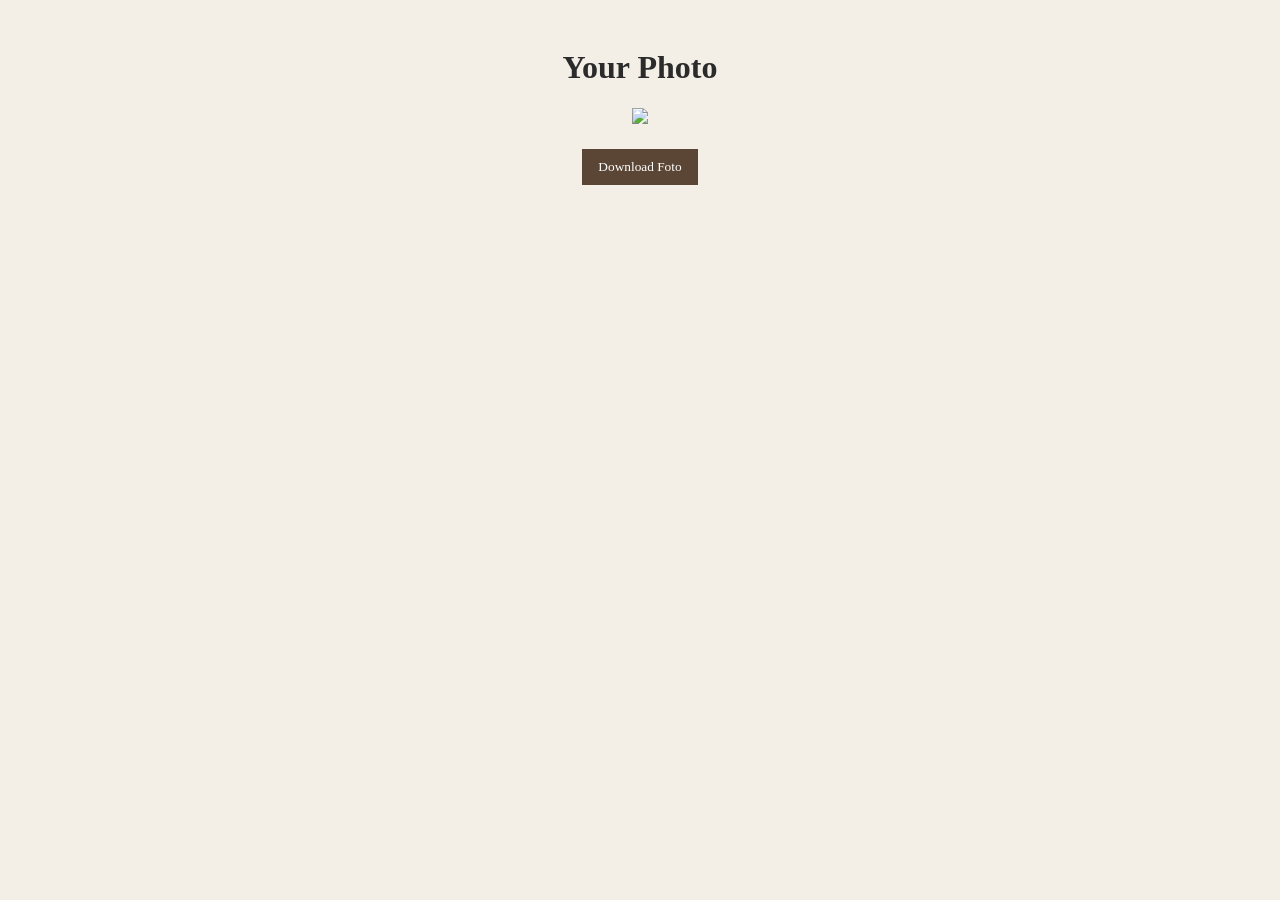
==== result.html @ 93e7ede0 "update ui" ====
<!DOCTYPE html>
<html lang="id">
<head>
  <meta charset="UTF-8">
  <title>Result</title>
  <meta name="viewport" content="width=device-width, initial-scale=1.0">
  <link rel="stylesheet" href="style.css">
</head>
<body class="vintage">

<h1>Your Photo</h1>

<div class="frame-container">
  <div class="photo-window">
    <img id="resultPhoto">
  </div>
  <img src="frame/frame.png" class="frame-layer">
</div>

<div class="controls">
  <button id="downloadBtn">Download Foto</button>
</div>

<canvas id="finalCanvas" hidden></canvas>

<script src="script.js"></script>
</body>
</html>
---- style.css ----
body.vintage {
  background: #f4efe6;
  font-family: Georgia, "Times New Roman", serif;
  text-align: center;
  color: #2b2b2b;
  padding: 20px;
}

/* ================= CAMERA ================= */
.camera-wrapper {
  width: min(90vw, 420px);
  aspect-ratio: 3 / 4;
  margin: 0 auto;
  position: relative;
  background: #000;
  overflow: hidden;
}

.camera-wrapper video {
  width: 100%;
  height: 100%;
  object-fit: cover;
}

.countdown {
  position: absolute;
  inset: 0;
  display: flex;
  align-items: center;
  justify-content: center;
  font-size: 72px;
  background: rgba(0,0,0,.4);
  color: white;
  z-index: 5;
}

.hidden { display: none; }

/* ================= CONTROLS ================= */
.controls {
  margin-top: 15px;
}

button, .upload-btn {
  background: #5b4636;
  color: white;
  border: none;
  padding: 10px 16px;
  margin: 6px;
  cursor: pointer;
  font-family: inherit;
}

button:hover, .upload-btn:hover {
  background: #443226;
}

/* ================= RESULT ================= */
.frame-container {
  position: relative;
  width: min(95vw, 900px);
  margin: 0 auto;
}

/* LUBANG FOTO (DISESUAIKAN DENGAN FRAME) */
.photo-window {
  position: absolute;
  top: 26.6%;
  left: 10%;
  width: 57.7%;
  height: 35%;
  overflow: hidden;
  z-index: 1;
}

.photo-window img {
  width: 100%;
  height: 100%;
  object-fit: cover;
}

.frame-layer {
  width: 100%;
  position: relative;
  z-index: 2;
  pointer-events: none;
}
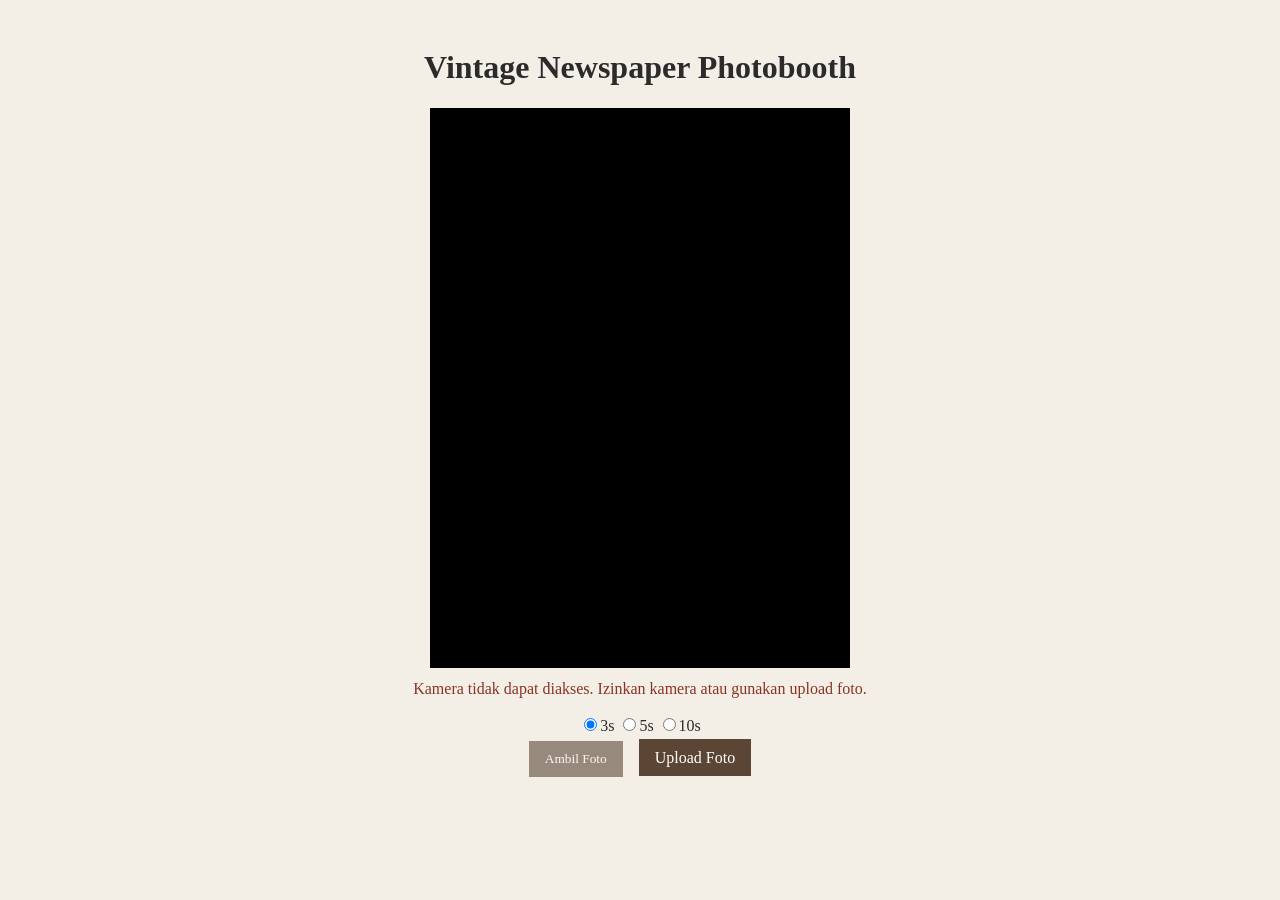
==== commit 8b7b5484: "update ui" ====
--- a/result.html
+++ b/result.html
@@ -4,24 +4,22 @@
   <meta charset="UTF-8">
   <title>Result</title>
   <meta name="viewport" content="width=device-width, initial-scale=1.0">
+  <link rel="icon" href="data:,">
   <link rel="stylesheet" href="style.css">
 </head>
 <body class="vintage">
 
-<h1>Your Photo</h1>
+<h1>Hasil Foto</h1>
 
 <div class="frame-container">
-  <div class="photo-window">
-    <img id="resultPhoto">
-  </div>
-  <img src="frame/frame.png" class="frame-layer">
+  <canvas id="resultCanvas" aria-label="Hasil foto dengan frame vintage"></canvas>
 </div>
+<p id="resultStatus" class="status" role="status">Menyiapkan hasil foto...</p>
 
 <div class="controls">
+  <button id="retakeBtn">Foto Ulang</button>
   <button id="downloadBtn">Download Foto</button>
 </div>
-
-<canvas id="finalCanvas" hidden></canvas>
 
 <script src="script.js"></script>
 </body>
--- a/style.css
+++ b/style.css
@@ -4,6 +4,17 @@
   text-align: center;
   color: #2b2b2b;
   padding: 20px;
+}
+
+.status {
+  min-height: 1.25em;
+  color: #5b4636;
+  margin: 12px auto;
+  max-width: 520px;
+}
+
+.status.error {
+  color: #8a3324;
 }
 
 /* ================= CAMERA ================= */
@@ -57,31 +68,17 @@
 
 /* ================= RESULT ================= */
 .frame-container {
-  position: relative;
-  width: min(95vw, 900px);
+  width: min(95vw, 520px);
   margin: 0 auto;
 }
 
-/* LUBANG FOTO (DISESUAIKAN DENGAN FRAME) */
-.photo-window {
-  position: absolute;
-  top: 26.6%;
-  left: 10%;
-  width: 57.7%;
-  height: 35%;
-  overflow: hidden;
-  z-index: 1;
+.frame-container canvas {
+  display: block;
+  width: 100%;
+  height: auto;
 }
 
-.photo-window img {
-  width: 100%;
-  height: 100%;
-  object-fit: cover;
+button:disabled {
+  cursor: not-allowed;
+  opacity: .6;
 }
-
-.frame-layer {
-  width: 100%;
-  position: relative;
-  z-index: 2;
-  pointer-events: none;
-}
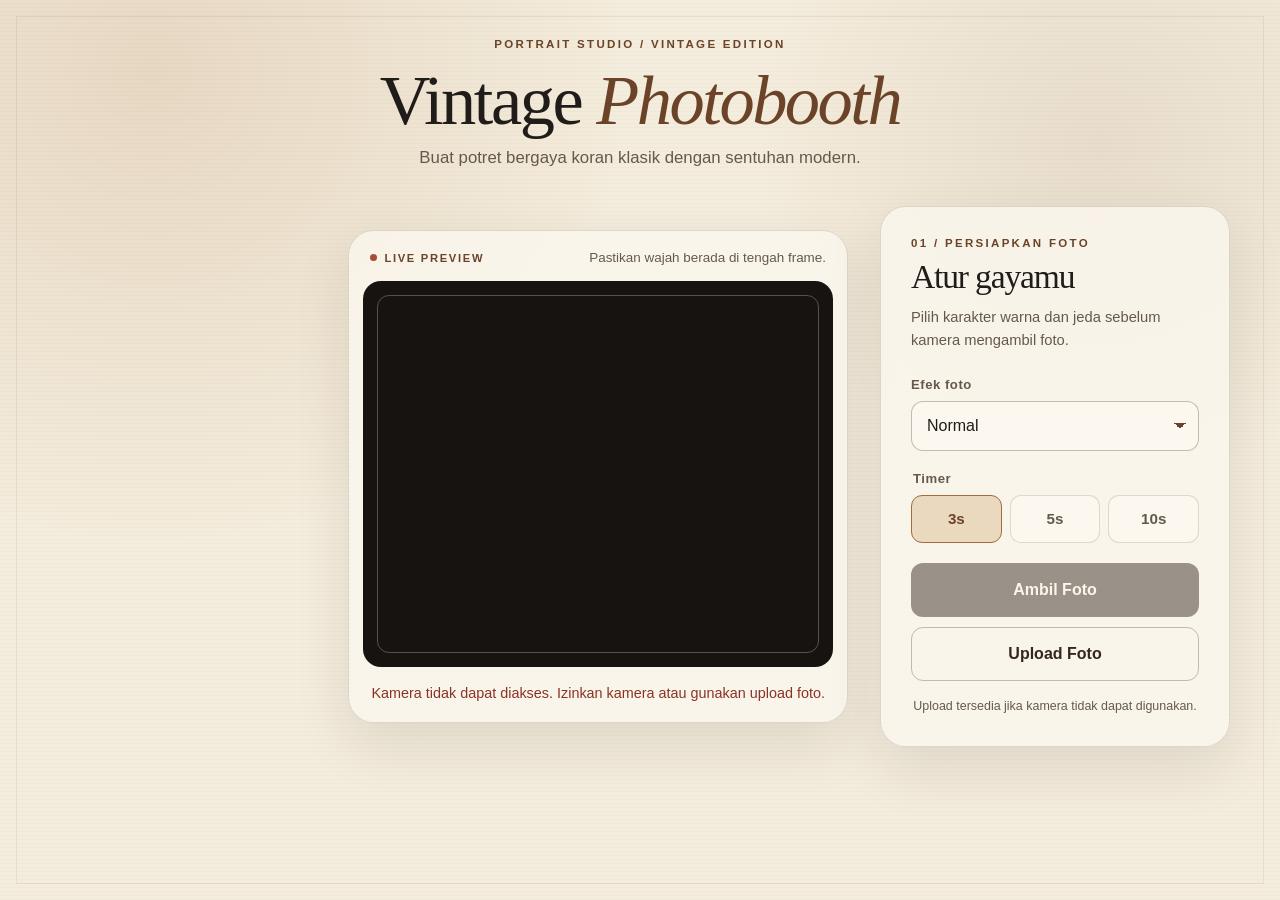
==== commit e84ee65d: "update ui" ====
--- a/result.html
+++ b/result.html
@@ -2,24 +2,37 @@
 <html lang="id">
 <head>
   <meta charset="UTF-8">
-  <title>Result</title>
-  <meta name="viewport" content="width=device-width, initial-scale=1.0">
+  <title>Hasil Foto - Vintage Photobooth</title>
+  <meta name="viewport" content="width=device-width, initial-scale=1.0, viewport-fit=cover">
+  <meta name="theme-color" content="#efe5d2">
   <link rel="icon" href="data:,">
   <link rel="stylesheet" href="style.css">
 </head>
-<body class="vintage">
+<body class="vintage result-page">
 
-<h1>Hasil Foto</h1>
+<header class="site-header compact-header">
+  <p class="eyebrow">Portrait Studio / Vintage Edition</p>
+  <h1>Hasil <span>Fotomu</span></h1>
+</header>
 
-<div class="frame-container">
-  <canvas id="resultCanvas" aria-label="Hasil foto dengan frame vintage"></canvas>
-</div>
-<p id="resultStatus" class="status" role="status">Menyiapkan hasil foto...</p>
+<main class="result-layout">
+  <section class="result-preview panel" aria-label="Pratinjau hasil foto">
+    <div class="frame-container">
+      <canvas id="resultCanvas" aria-label="Hasil foto dengan frame vintage"></canvas>
+    </div>
+  </section>
 
-<div class="controls">
-  <button id="retakeBtn">Foto Ulang</button>
-  <button id="downloadBtn">Download Foto</button>
-</div>
+  <aside class="result-actions panel">
+    <p class="step-label">02 / Selesai</p>
+    <h2>Simpan momenmu</h2>
+    <p id="resultStatus" class="status" role="status">Menyiapkan hasil foto...</p>
+    <div class="actions">
+      <button id="downloadBtn" class="primary-action">Download Foto</button>
+      <button id="retakeBtn" class="secondary-action">Foto Ulang</button>
+    </div>
+    <p class="helper-text">File akan disimpan dalam format PNG berkualitas tinggi.</p>
+  </aside>
+</main>
 
 <script src="script.js"></script>
 </body>
--- a/style.css
+++ b/style.css
@@ -1,84 +1,627 @@
+:root {
+  --photo-ratio: 1029 / 845;
+  --frame-ratio: 1587 / 2245;
+  --paper: #f4ecdc;
+  --paper-light: #fcf8ef;
+  --ink: #201c19;
+  --muted: #65594d;
+  --line: rgba(68, 50, 37, .16);
+  --line-strong: rgba(68, 50, 37, .3);
+  --accent: #a16d3f;
+  --accent-dark: #6b4328;
+  --button: #33271f;
+  --button-hover: #201914;
+  --danger: #8a3324;
+  --shadow: 0 22px 55px rgba(39, 27, 19, .1);
+  --radius: clamp(18px, 2vw, 26px);
+  --page-padding: clamp(16px, 3vw, 40px);
+  --content-width: 1180px;
+}
+
+* {
+  box-sizing: border-box;
+}
+
+html,
+body {
+  min-height: 100%;
+}
+
 body.vintage {
-  background: #f4efe6;
+  background:
+    radial-gradient(circle at 12% 8%, rgba(161, 109, 63, .16), transparent 34%),
+    radial-gradient(circle at 86% 16%, rgba(107, 67, 40, .09), transparent 26%),
+    repeating-linear-gradient(0deg, rgba(53, 40, 31, .018) 0 1px, transparent 1px 4px),
+    var(--paper);
+  color: var(--ink);
+  font-family: Arial, "Helvetica Neue", sans-serif;
+  margin: 0;
+  min-height: 100dvh;
+  padding: max(var(--page-padding), env(safe-area-inset-top))
+    max(var(--page-padding), env(safe-area-inset-right))
+    max(var(--page-padding), env(safe-area-inset-bottom))
+    max(var(--page-padding), env(safe-area-inset-left));
+}
+
+body.vintage::before {
+  border: 1px solid rgba(68, 50, 37, .08);
+  content: "";
+  inset: clamp(8px, 1.25vw, 16px);
+  pointer-events: none;
+  position: fixed;
+  z-index: 10;
+}
+
+h1,
+h2,
+p {
+  margin: 0;
+}
+
+h1,
+h2 {
   font-family: Georgia, "Times New Roman", serif;
+  letter-spacing: -.035em;
+}
+
+.site-header {
+  margin: 0 auto clamp(20px, 3vw, 34px);
+  max-width: var(--content-width);
   text-align: center;
-  color: #2b2b2b;
-  padding: 20px;
-}
-
-.status {
-  min-height: 1.25em;
-  color: #5b4636;
-  margin: 12px auto;
-  max-width: 520px;
-}
-
-.status.error {
-  color: #8a3324;
-}
-
-/* ================= CAMERA ================= */
+}
+
+.eyebrow,
+.step-label {
+  color: var(--accent-dark);
+  font-size: .72rem;
+  font-weight: 700;
+  letter-spacing: .2em;
+  text-transform: uppercase;
+}
+
+.site-header h1 {
+  font-size: clamp(2.45rem, 5.5vw, 4.5rem);
+  font-weight: 500;
+  line-height: .98;
+  margin: clamp(10px, 1.5vw, 16px) 0 10px;
+}
+
+.site-header h1 span {
+  color: var(--accent-dark);
+  font-style: italic;
+}
+
+.subtitle {
+  color: var(--muted);
+  font-size: clamp(.95rem, 1.6vw, 1.05rem);
+  line-height: 1.6;
+}
+
+.panel {
+  background: rgba(252, 248, 239, .78);
+  border: 1px solid var(--line);
+  border-radius: var(--radius);
+  box-shadow: var(--shadow);
+}
+
+.studio-layout {
+  align-items: center;
+  display: grid;
+  gap: clamp(18px, 3vw, 32px);
+  grid-template-columns: minmax(0, 1fr) minmax(300px, 350px);
+  margin: 0 auto;
+  max-width: var(--content-width);
+}
+
+.camera-panel {
+  padding: clamp(10px, 1.4vw, 14px);
+}
+
+.panel-heading {
+  align-items: center;
+  display: flex;
+  gap: 12px;
+  justify-content: space-between;
+  padding: 5px 7px clamp(12px, 1.4vw, 16px);
+}
+
+.panel-heading p {
+  color: var(--muted);
+  font-size: .84rem;
+}
+
+.badge {
+  align-items: center;
+  color: var(--accent-dark);
+  display: inline-flex;
+  font-size: .7rem;
+  font-weight: 700;
+  gap: 7px;
+  letter-spacing: .15em;
+  text-transform: uppercase;
+}
+
+.badge::before {
+  background: #a84c36;
+  border-radius: 50%;
+  content: "";
+  height: 7px;
+  width: 7px;
+}
+
+/* Match the photo opening in frame/frame.png so the captured crop is predictable. */
 .camera-wrapper {
-  width: min(90vw, 420px);
-  aspect-ratio: 3 / 4;
-  margin: 0 auto;
+  aspect-ratio: var(--photo-ratio);
+  background: #161311;
+  border-radius: clamp(12px, 1.5vw, 18px);
+  overflow: hidden;
   position: relative;
-  background: #000;
-  overflow: hidden;
+  width: 100%;
+}
+
+.camera-wrapper::after {
+  border: 1px solid rgba(255, 244, 220, .28);
+  border-radius: clamp(8px, 1vw, 12px);
+  content: "";
+  inset: 14px;
+  pointer-events: none;
+  position: absolute;
+  z-index: 2;
 }
 
 .camera-wrapper video {
-  width: 100%;
+  display: block;
   height: 100%;
   object-fit: cover;
+  transition: filter .2s ease;
+  width: 100%;
 }
 
 .countdown {
+  align-items: center;
+  background: rgba(19, 15, 12, .52);
+  color: #fff7e8;
+  display: flex;
+  font-family: Georgia, "Times New Roman", serif;
+  font-size: clamp(5rem, 14vw, 8rem);
+  inset: 0;
+  justify-content: center;
   position: absolute;
-  inset: 0;
+  z-index: 5;
+}
+
+.hidden {
+  display: none;
+}
+
+.status {
+  color: var(--muted);
+  font-size: .9rem;
+  line-height: 1.5;
+  min-height: 1.5em;
+}
+
+.camera-panel .status {
+  margin: clamp(12px, 1.5vw, 16px) 8px 4px;
+}
+
+.status.error {
+  color: var(--danger);
+}
+
+.control-panel {
+  padding: clamp(22px, 3vw, 30px);
+}
+
+.control-panel h2,
+.result-actions h2 {
+  font-size: clamp(1.7rem, 3vw, 2.1rem);
+  font-weight: 500;
+  line-height: 1.1;
+  margin: 10px 0;
+}
+
+.control-copy {
+  color: var(--muted);
+  font-size: .92rem;
+  line-height: 1.55;
+  margin-bottom: 25px;
+}
+
+.field {
+  border: 0;
+  margin: 0 0 20px;
+  padding: 0;
+  text-align: left;
+}
+
+.field > label,
+.field legend {
+  color: var(--muted);
+  display: block;
+  font-size: .82rem;
+  font-weight: 700;
+  letter-spacing: .04em;
+  margin-bottom: 9px;
+}
+
+.effect-picker select {
+  appearance: none;
+  background:
+    linear-gradient(45deg, transparent 50%, var(--accent-dark) 50%) calc(100% - 18px) 50% / 6px 6px no-repeat,
+    linear-gradient(135deg, var(--accent-dark) 50%, transparent 50%) calc(100% - 12px) 50% / 6px 6px no-repeat,
+    var(--paper-light);
+  border: 1px solid var(--line-strong);
+  border-radius: 12px;
+  color: var(--ink);
+  font: inherit;
+  height: 50px;
+  padding: 0 40px 0 15px;
+  width: 100%;
+}
+
+.effect-picker select:focus-visible {
+  outline: 2px solid var(--accent);
+  outline-offset: 2px;
+}
+
+.timer-options {
+  display: grid;
+  gap: 8px;
+  grid-template-columns: repeat(3, 1fr);
+}
+
+.timer-options input {
+  opacity: 0;
+  position: absolute;
+}
+
+.timer-options span {
+  align-items: center;
+  background: var(--paper-light);
+  border: 1px solid var(--line);
+  border-radius: 11px;
+  color: var(--muted);
+  cursor: pointer;
   display: flex;
+  font-size: .95rem;
+  font-weight: 700;
+  height: 48px;
+  justify-content: center;
+  transition: background .18s ease, border-color .18s ease, color .18s ease;
+}
+
+.timer-options input:checked + span {
+  background: #ead9be;
+  border-color: var(--accent);
+  color: var(--accent-dark);
+}
+
+.timer-options input:focus-visible + span {
+  outline: 2px solid var(--accent);
+  outline-offset: 2px;
+}
+
+.actions {
+  display: flex;
+  flex-direction: column;
+  gap: 10px;
+}
+
+button,
+.upload-btn {
   align-items: center;
+  border: 1px solid transparent;
+  border-radius: 12px;
+  cursor: pointer;
+  display: flex;
+  font: 600 1rem Arial, "Helvetica Neue", sans-serif;
+  height: 54px;
   justify-content: center;
-  font-size: 72px;
-  background: rgba(0,0,0,.4);
-  color: white;
-  z-index: 5;
-}
-
-.hidden { display: none; }
-
-/* ================= CONTROLS ================= */
-.controls {
-  margin-top: 15px;
-}
-
-button, .upload-btn {
-  background: #5b4636;
-  color: white;
-  border: none;
-  padding: 10px 16px;
-  margin: 6px;
-  cursor: pointer;
-  font-family: inherit;
-}
-
-button:hover, .upload-btn:hover {
-  background: #443226;
-}
-
-/* ================= RESULT ================= */
-.frame-container {
-  width: min(95vw, 520px);
-  margin: 0 auto;
-}
-
-.frame-container canvas {
-  display: block;
+  transition: background .18s ease, border-color .18s ease, transform .12s ease;
   width: 100%;
-  height: auto;
+}
+
+.file-input {
+  clip-path: inset(50%);
+  height: 1px;
+  overflow: hidden;
+  position: absolute;
+  white-space: nowrap;
+  width: 1px;
+}
+
+.primary-action {
+  background: var(--button);
+  color: #fff7ea;
+}
+
+.primary-action:hover:not(:disabled) {
+  background: var(--button-hover);
+}
+
+.secondary-action {
+  background: transparent;
+  border-color: var(--line-strong);
+  color: var(--button);
+}
+
+.secondary-action:hover:not(:disabled),
+.upload-btn:hover {
+  background: rgba(107, 67, 40, .07);
+  border-color: var(--accent);
+}
+
+button:active:not(:disabled),
+.upload-btn:active {
+  transform: translateY(1px);
+}
+
+button:focus-visible,
+.upload-btn:focus-within {
+  outline: 2px solid var(--accent);
+  outline-offset: 2px;
 }
 
 button:disabled {
   cursor: not-allowed;
-  opacity: .6;
-}
+  opacity: .48;
+}
+
+.helper-text {
+  color: var(--muted);
+  font-size: .78rem;
+  line-height: 1.55;
+  margin-top: 16px;
+  text-align: center;
+}
+
+/* ================= RESULT ================= */
+.compact-header {
+  margin-bottom: clamp(18px, 2vw, 26px);
+}
+
+.compact-header h1 {
+  font-size: clamp(2.1rem, 4vw, 3.2rem);
+}
+
+.result-layout {
+  align-items: center;
+  display: grid;
+  gap: clamp(18px, 3vw, 34px);
+  grid-template-columns: minmax(320px, 600px) minmax(290px, 350px);
+  justify-content: center;
+  margin: 0 auto;
+  max-width: var(--content-width);
+}
+
+.result-preview {
+  padding: clamp(10px, 2vw, 18px);
+}
+
+.frame-container {
+  aspect-ratio: var(--frame-ratio);
+  margin: 0 auto;
+  max-height: calc(100dvh - 235px);
+  max-width: 100%;
+  width: min(100%, calc((100dvh - 235px) * 1587 / 2245));
+}
+
+.frame-container canvas {
+  aspect-ratio: var(--frame-ratio);
+  display: block;
+  height: auto;
+  width: 100%;
+}
+
+.result-actions {
+  padding: clamp(22px, 3vw, 30px);
+  text-align: left;
+}
+
+.result-actions .status {
+  border-bottom: 1px solid var(--line);
+  margin: 5px 0 24px;
+  padding-bottom: 22px;
+}
+
+@media (min-width: 901px) {
+  .camera-panel {
+    justify-self: end;
+    max-width: min(100%, calc((100dvh - 330px) * 1029 / 845 + 28px));
+  }
+}
+
+@media (min-width: 901px) and (max-height: 800px) {
+  :root {
+    --page-padding: 20px;
+  }
+
+  .site-header {
+    margin-bottom: 18px;
+  }
+
+  .site-header h1 {
+    font-size: clamp(2.6rem, 4vw, 3.5rem);
+    margin: 8px 0 6px;
+  }
+
+  .control-panel {
+    padding: 22px;
+  }
+
+  .control-copy {
+    margin-bottom: 18px;
+  }
+
+  .field {
+    margin-bottom: 15px;
+  }
+
+  .helper-text {
+    margin-top: 12px;
+  }
+}
+
+@media (max-width: 900px) {
+  .studio-layout,
+  .result-layout {
+    display: flex;
+    flex-direction: column;
+    max-width: 720px;
+  }
+
+  .camera-panel,
+  .control-panel,
+  .result-preview,
+  .result-actions {
+    width: 100%;
+  }
+
+  .control-panel {
+    max-width: 560px;
+  }
+
+  .control-panel .actions {
+    display: grid;
+    grid-template-columns: repeat(2, 1fr);
+  }
+
+  .frame-container {
+    max-height: none;
+    width: min(100%, 490px);
+  }
+
+  .result-actions {
+    max-width: 490px;
+  }
+}
+
+@media (max-width: 560px) {
+  :root {
+    --page-padding: 14px;
+    --radius: 18px;
+  }
+
+  body.vintage::before {
+    display: none;
+  }
+
+  .site-header {
+    margin-bottom: 18px;
+    padding: 8px 6px 0;
+  }
+
+  .site-header h1 {
+    font-size: clamp(2.15rem, 12vw, 2.85rem);
+  }
+
+  .panel-heading {
+    display: block;
+    padding: 4px 5px 12px;
+    text-align: left;
+  }
+
+  .panel-heading p {
+    margin-top: 8px;
+  }
+
+  .camera-wrapper::after {
+    inset: 10px;
+  }
+
+  .control-panel,
+  .result-actions {
+    padding: 20px 16px;
+  }
+
+  .control-panel .actions {
+    display: flex;
+  }
+
+  .result-layout {
+    gap: 14px;
+  }
+
+  .result-preview {
+    padding: 9px;
+  }
+}
+
+@media (orientation: landscape) and (max-height: 600px) and (min-width: 640px) {
+  :root {
+    --page-padding: 10px;
+  }
+
+  .capture-page .site-header,
+  .result-page .site-header {
+    margin-bottom: 10px;
+  }
+
+  .site-header .subtitle {
+    display: none;
+  }
+
+  .site-header h1 {
+    font-size: 2rem;
+    margin: 5px 0 0;
+  }
+
+  .studio-layout,
+  .result-layout {
+    align-items: center;
+    display: grid;
+    gap: 12px;
+    grid-template-columns: minmax(0, 1fr) minmax(270px, 36vw);
+    max-width: 980px;
+  }
+
+  .panel-heading {
+    padding-bottom: 8px;
+  }
+
+  .camera-panel {
+    max-width: min(100%, calc((100dvh - 185px) * 1029 / 845 + 16px));
+    padding: 8px;
+  }
+
+  .camera-panel .status {
+    font-size: .78rem;
+    margin: 7px 5px 1px;
+  }
+
+  .control-panel,
+  .result-actions {
+    padding: 14px;
+  }
+
+  .control-panel h2,
+  .result-actions h2 {
+    font-size: 1.45rem;
+    margin: 6px 0;
+  }
+
+  .control-copy,
+  .helper-text {
+    display: none;
+  }
+
+  .field {
+    margin-bottom: 10px;
+  }
+
+  .effect-picker select,
+  .timer-options span {
+    height: 42px;
+  }
+
+  button,
+  .upload-btn {
+    height: 45px;
+  }
+
+  .frame-container {
+    max-height: calc(100dvh - 120px);
+    width: min(100%, calc((100dvh - 120px) * 1587 / 2245));
+  }
+}
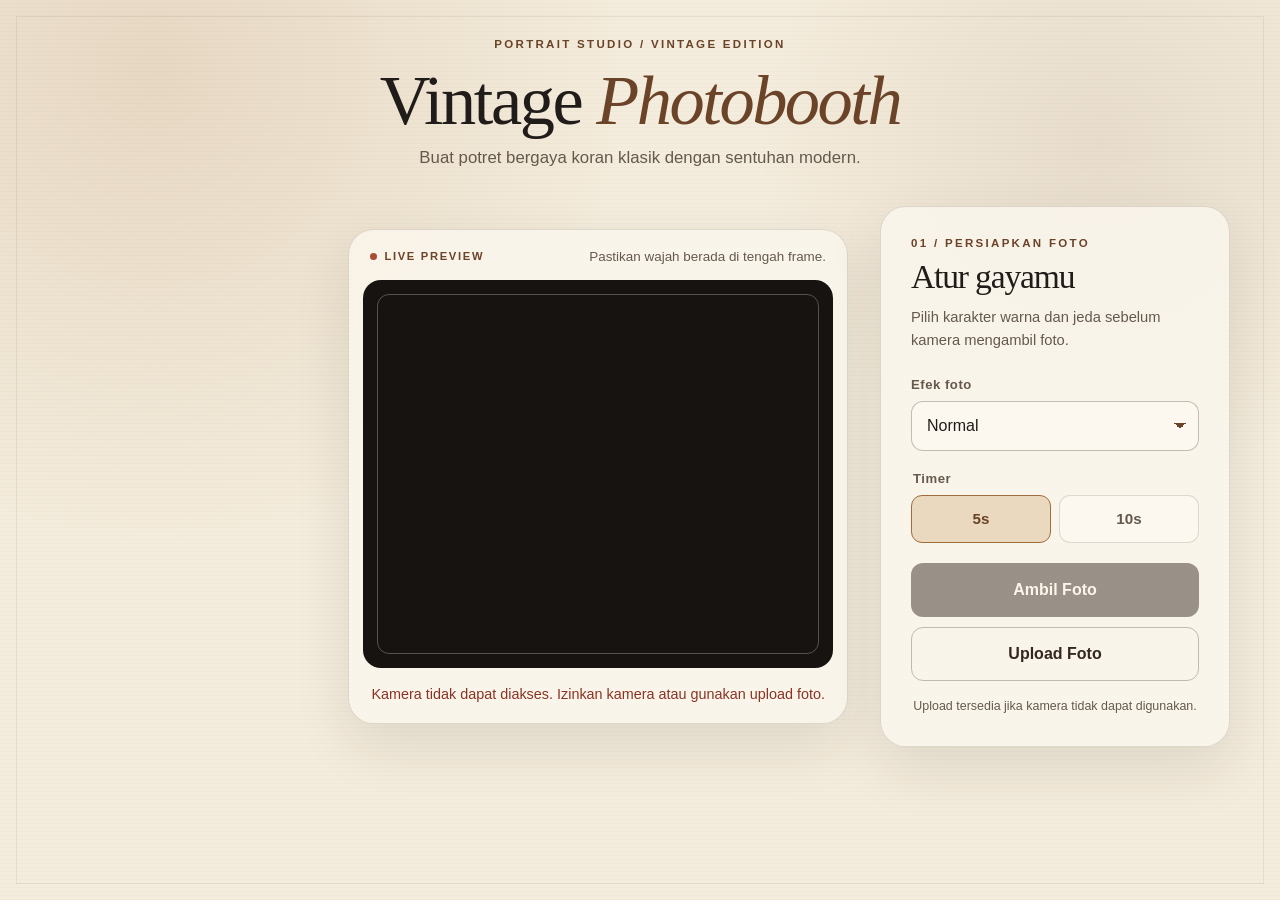
==== commit df0f4220: "update ui" ====
--- a/result.html
+++ b/result.html
@@ -17,8 +17,15 @@
 
 <main class="result-layout">
   <section class="result-preview panel" aria-label="Pratinjau hasil foto">
-    <div class="frame-container">
-      <canvas id="resultCanvas" aria-label="Hasil foto dengan frame vintage"></canvas>
+    <div class="frames-wrapper">
+      <div class="frame-container photo-frame">
+        <p class="frame-label">Foto Statis</p>
+        <canvas id="resultCanvas" aria-label="Hasil foto dengan frame vintage"></canvas>
+      </div>
+      <div id="gifPanel" class="frame-container gif-frame hidden" aria-live="polite">
+        <p class="frame-label">Animasi</p>
+        <canvas id="gifCanvas" aria-label="Hasil animasi burst dengan frame vintage"></canvas>
+      </div>
     </div>
   </section>
 
@@ -28,9 +35,11 @@
     <p id="resultStatus" class="status" role="status">Menyiapkan hasil foto...</p>
     <div class="actions">
       <button id="downloadBtn" class="primary-action">Download Foto</button>
+      <button id="showGifBtn" class="secondary-action" hidden>Lihat Animasi</button>
+      <button id="downloadGifBtn" class="primary-action" hidden>Download Video</button>
       <button id="retakeBtn" class="secondary-action">Foto Ulang</button>
     </div>
-    <p class="helper-text">File akan disimpan dalam format PNG berkualitas tinggi.</p>
+    <p class="helper-text">Foto disimpan sebagai PNG. Animasi video tersedia setelah kamu mengambil foto dari kamera.</p>
   </aside>
 </main>
 
--- a/style.css
+++ b/style.css
@@ -1,6 +1,6 @@
 :root {
-  --photo-ratio: 1029 / 845;
-  --frame-ratio: 1587 / 2245;
+  --photo-ratio: 943 / 779;
+  --frame-ratio: 1447 / 2048;
   --paper: #f4ecdc;
   --paper-light: #fcf8ef;
   --ink: #201c19;
@@ -268,7 +268,7 @@
 .timer-options {
   display: grid;
   gap: 8px;
-  grid-template-columns: repeat(3, 1fr);
+  grid-template-columns: repeat(2, 1fr);
 }
 
 .timer-options input {
@@ -389,22 +389,48 @@
   align-items: center;
   display: grid;
   gap: clamp(18px, 3vw, 34px);
-  grid-template-columns: minmax(320px, 600px) minmax(290px, 350px);
+  grid-template-columns: minmax(380px, 760px) minmax(290px, 350px);
   justify-content: center;
   margin: 0 auto;
   max-width: var(--content-width);
 }
 
 .result-preview {
-  padding: clamp(10px, 2vw, 18px);
+  padding: clamp(10px, 2vw, 12px);
+}
+
+.frames-wrapper {
+  display: grid;
+  gap: clamp(16px, 2vw, 22px);
+  grid-template-columns: 1fr;
+  width: 100%;
+}
+
+.frame-label {
+  color: var(--muted);
+  font-size: 0.75rem;
+  font-weight: 700;
+  letter-spacing: 0.1em;
+  margin-bottom: 8px;
+  text-align: center;
+  text-transform: uppercase;
 }
 
 .frame-container {
   aspect-ratio: var(--frame-ratio);
   margin: 0 auto;
-  max-height: calc(100dvh - 235px);
   max-width: 100%;
-  width: min(100%, calc((100dvh - 235px) * 1587 / 2245));
+  width: 100%;
+}
+
+.photo-frame {
+  width: min(100%, 620px);
+}
+
+.gif-frame {
+  border-top: 1px solid var(--line);
+  padding-top: clamp(14px, 2vw, 20px);
+  width: min(100%, 420px);
 }
 
 .frame-container canvas {
@@ -428,7 +454,7 @@
 @media (min-width: 901px) {
   .camera-panel {
     justify-self: end;
-    max-width: min(100%, calc((100dvh - 330px) * 1029 / 845 + 28px));
+    max-width: min(100%, calc((100dvh - 330px) * 943 / 779 + 28px));
   }
 }
 
@@ -487,9 +513,14 @@
     grid-template-columns: repeat(2, 1fr);
   }
 
-  .frame-container {
-    max-height: none;
-    width: min(100%, 490px);
+  .frames-wrapper {
+    grid-template-columns: 1fr;
+    max-width: 620px;
+    margin: 0 auto;
+  }
+
+  .gif-frame {
+    width: min(100%, 390px);
   }
 
   .result-actions {
@@ -545,6 +576,11 @@
 
   .result-preview {
     padding: 9px;
+  }
+
+  .photo-frame,
+  .gif-frame {
+    width: calc(100% - 2px);
   }
 }
 
@@ -581,7 +617,7 @@
   }
 
   .camera-panel {
-    max-width: min(100%, calc((100dvh - 185px) * 1029 / 845 + 16px));
+    max-width: min(100%, calc((100dvh - 185px) * 943 / 779 + 16px));
     padding: 8px;
   }
 
@@ -622,6 +658,19 @@
 
   .frame-container {
     max-height: calc(100dvh - 120px);
-    width: min(100%, calc((100dvh - 120px) * 1587 / 2245));
-  }
-}
+    width: min(100%, calc((100dvh - 120px) * 1447 / 2048));
+  }
+
+  .photo-frame {
+    max-height: calc(100dvh - 108px);
+    width: min(100%, calc((100dvh - 108px) * 1447 / 2048));
+  }
+
+  .gif-frame {
+    display: none;
+  }
+
+  .gif-frame:not(.hidden) {
+    display: block;
+  }
+}
